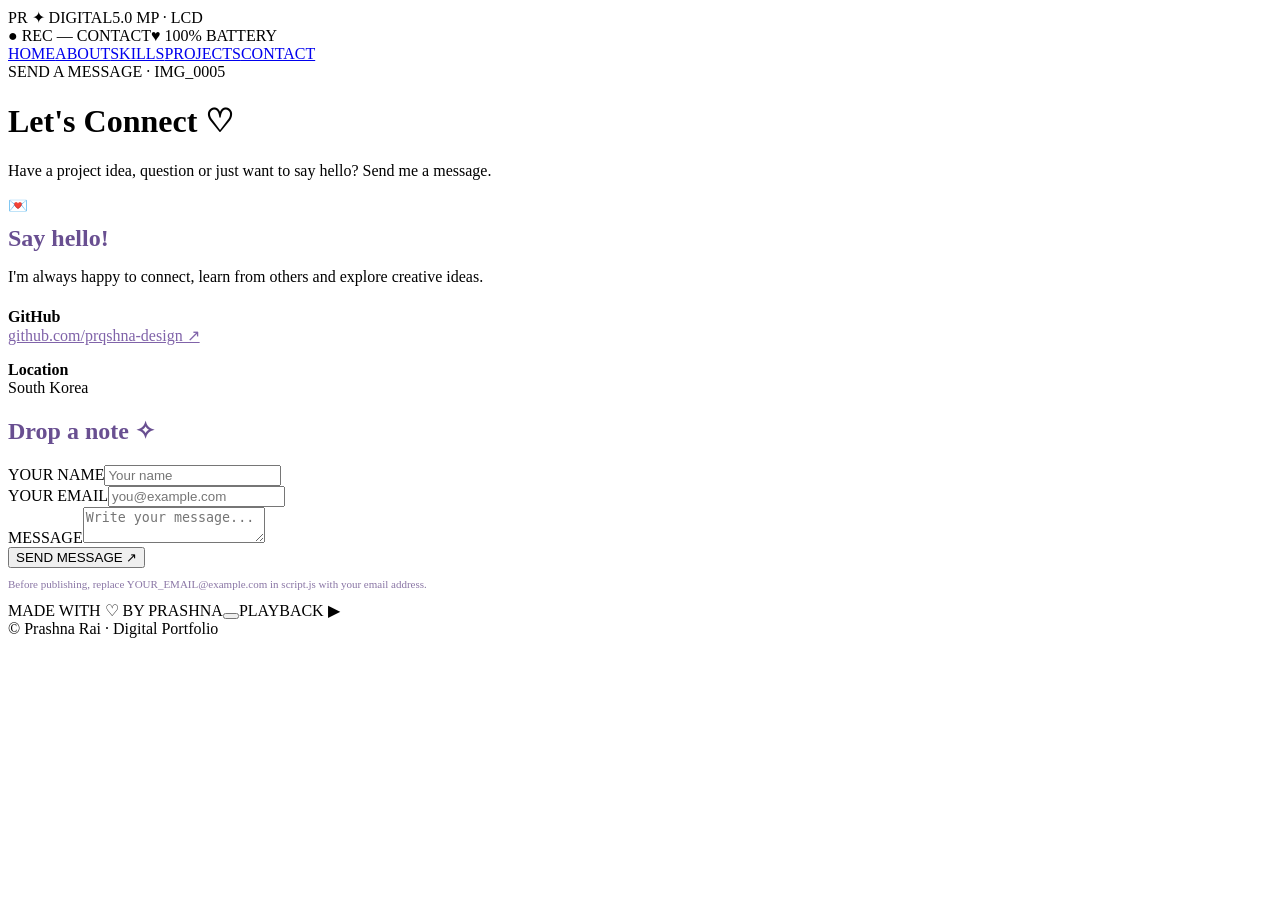
==== contact.html @ 1b651c72 "Add files via upload" ====
<!DOCTYPE html>
<html lang="en"><head><meta charset="UTF-8"><meta name="viewport" content="width=device-width, initial-scale=1.0">
<meta name="description" content="Prashna Rai's lavender digital camera portfolio"><title>Contact | Prashna Rai</title><link rel="stylesheet" href="style.css"></head>
<body><div class="camera-shell"><header class="camera-top"><span class="brand">PR ✦ DIGITAL</span><span>5.0 MP · LCD</span><span class="lens-dot"></span></header>
<main class="camera-screen"><div class="screen-bar"><span><span class="rec-dot">●</span> REC — CONTACT</span><span>♥ <span id="battery">100%</span> BATTERY</span></div>
<nav class="nav"><a class="" href="index.html">HOME</a><a class="" href="about.html">ABOUT</a><a class="" href="skills.html">SKILLS</a><a class="" href="projects.html">PROJECTS</a><a class="active" href="contact.html">CONTACT</a></nav>
<div class="page-wrap"><div class="section-head reveal"><span class="eyebrow">SEND A MESSAGE · IMG_0005</span><h1>Let's Connect ♡</h1><p>Have a project idea, question or just want to say hello? Send me a message.</p></div>
<div class="contact-layout"><article class="card reveal"><div class="icon">💌</div><h2 style="color:#694f91;margin:10px 0">Say hello!</h2><p class="intro">I'm always happy to connect, learn from others and explore creative ideas.</p><p style="margin-top:22px"><b>GitHub</b><br><a href="https://github.com/prqshna-design" target="_blank" rel="noopener" style="color:#8063a9">github.com/prqshna-design ↗</a></p><p style="margin-top:15px"><b>Location</b><br>South Korea</p></article>
<form class="card reveal" id="contact-form"><h2 style="color:#694f91">Drop a note ✧</h2><div class="field"><label for="name">YOUR NAME</label><input id="name" name="name" required placeholder="Your name"></div><div class="field"><label for="email">YOUR EMAIL</label><input id="email" name="email" type="email" required placeholder="you@example.com"></div><div class="field"><label for="message">MESSAGE</label><textarea id="message" name="message" required placeholder="Write your message..."></textarea></div><button class="btn" type="submit">SEND MESSAGE ↗</button><p style="font-size:11px;margin-top:10px;color:#8a76a5">Before publishing, replace YOUR_EMAIL@example.com in script.js with your email address.</p></form></div></div></main>
<div class="camera-bottom"><span>MADE WITH ♡ BY PRASHNA</span><button class="shutter" data-shutter aria-label="Take a camera snapshot"></button><span>PLAYBACK ▶</span></div>
<footer>© <span data-year></span> Prashna Rai · Digital Portfolio</footer></div><div class="flash"></div><script src="script.js"></script></body></html>
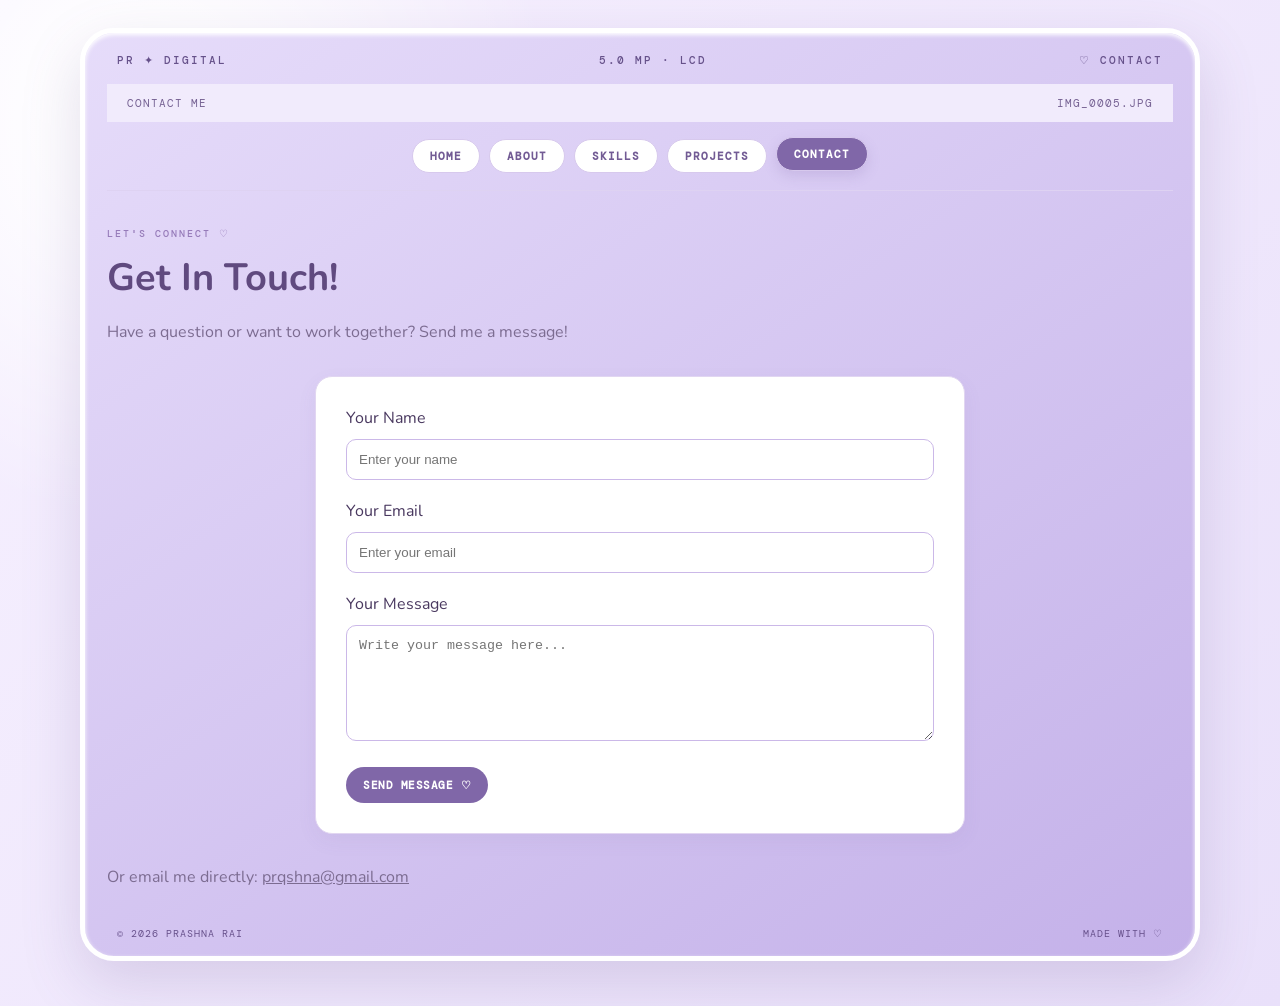
==== commit 7fea6048: "Revamp contact.html with new design and form Updated the contact page layout and form structure." ====
--- a/contact.html
+++ b/contact.html
@@ -1,11 +1,99 @@
+
 <!DOCTYPE html>
-<html lang="en"><head><meta charset="UTF-8"><meta name="viewport" content="width=device-width, initial-scale=1.0">
-<meta name="description" content="Prashna Rai's lavender digital camera portfolio"><title>Contact | Prashna Rai</title><link rel="stylesheet" href="style.css"></head>
-<body><div class="camera-shell"><header class="camera-top"><span class="brand">PR ✦ DIGITAL</span><span>5.0 MP · LCD</span><span class="lens-dot"></span></header>
-<main class="camera-screen"><div class="screen-bar"><span><span class="rec-dot">●</span> REC — CONTACT</span><span>♥ <span id="battery">100%</span> BATTERY</span></div>
-<nav class="nav"><a class="" href="index.html">HOME</a><a class="" href="about.html">ABOUT</a><a class="" href="skills.html">SKILLS</a><a class="" href="projects.html">PROJECTS</a><a class="active" href="contact.html">CONTACT</a></nav>
-<div class="page-wrap"><div class="section-head reveal"><span class="eyebrow">SEND A MESSAGE · IMG_0005</span><h1>Let's Connect ♡</h1><p>Have a project idea, question or just want to say hello? Send me a message.</p></div>
-<div class="contact-layout"><article class="card reveal"><div class="icon">💌</div><h2 style="color:#694f91;margin:10px 0">Say hello!</h2><p class="intro">I'm always happy to connect, learn from others and explore creative ideas.</p><p style="margin-top:22px"><b>GitHub</b><br><a href="https://github.com/prqshna-design" target="_blank" rel="noopener" style="color:#8063a9">github.com/prqshna-design ↗</a></p><p style="margin-top:15px"><b>Location</b><br>South Korea</p></article>
-<form class="card reveal" id="contact-form"><h2 style="color:#694f91">Drop a note ✧</h2><div class="field"><label for="name">YOUR NAME</label><input id="name" name="name" required placeholder="Your name"></div><div class="field"><label for="email">YOUR EMAIL</label><input id="email" name="email" type="email" required placeholder="you@example.com"></div><div class="field"><label for="message">MESSAGE</label><textarea id="message" name="message" required placeholder="Write your message..."></textarea></div><button class="btn" type="submit">SEND MESSAGE ↗</button><p style="font-size:11px;margin-top:10px;color:#8a76a5">Before publishing, replace YOUR_EMAIL@example.com in script.js with your email address.</p></form></div></div></main>
-<div class="camera-bottom"><span>MADE WITH ♡ BY PRASHNA</span><button class="shutter" data-shutter aria-label="Take a camera snapshot"></button><span>PLAYBACK ▶</span></div>
-<footer>© <span data-year></span> Prashna Rai · Digital Portfolio</footer></div><div class="flash"></div><script src="script.js"></script></body></html>+<html lang="en">
+<head>
+  <meta charset="UTF-8">
+  <meta name="viewport" content="width=device-width, initial-scale=1.0">
+  <title>Contact | Prashna Rai</title>
+  <link rel="stylesheet" href="style.css">
+</head>
+
+<body>
+  <main class="camera-shell">
+
+    <header class="camera-top">
+      <span>PR ✦ DIGITAL</span>
+      <span>5.0 MP · LCD</span>
+      <span>♡ CONTACT</span>
+    </header>
+
+    <div class="screen-bar">
+      <span>CONTACT ME</span>
+      <span>IMG_0005.JPG</span>
+    </div>
+
+    <nav class="nav">
+      <a href="index.html">HOME</a>
+      <a href="about.html">ABOUT</a>
+      <a href="skills.html">SKILLS</a>
+      <a href="projects.html">PROJECTS</a>
+      <a href="contact.html" class="active">CONTACT</a>
+    </nav>
+
+    <section class="page-content">
+
+      <div class="section-head">
+        <span class="eyebrow">LET'S CONNECT ♡</span>
+        <h1>Get In Touch!</h1>
+        <p>Have a question or want to work together? Send me a message!</p>
+      </div>
+
+      <div class="card" style="max-width:650px;margin:30px auto;padding:30px;">
+
+        <form action="https://formsubmit.co/prqshna@gmail.com" method="POST">
+
+          <input type="hidden" name="_subject" value="New message from Prashna's Portfolio">
+          <input type="hidden" name="_captcha" value="false">
+
+          <label for="name">Your Name</label>
+          <input
+            type="text"
+            id="name"
+            name="name"
+            placeholder="Enter your name"
+            required
+            style="width:100%;padding:12px;margin:10px 0 20px;border-radius:10px;border:1px solid #cbb8e8;"
+          >
+
+          <label for="email">Your Email</label>
+          <input
+            type="email"
+            id="email"
+            name="email"
+            placeholder="Enter your email"
+            required
+            style="width:100%;padding:12px;margin:10px 0 20px;border-radius:10px;border:1px solid #cbb8e8;"
+          >
+
+          <label for="message">Your Message</label>
+          <textarea
+            id="message"
+            name="message"
+            rows="6"
+            placeholder="Write your message here..."
+            required
+            style="width:100%;padding:12px;margin:10px 0 20px;border-radius:10px;border:1px solid #cbb8e8;resize:vertical;"
+          ></textarea>
+
+          <button type="submit" class="btn">SEND MESSAGE ♡</button>
+
+        </form>
+
+      </div>
+
+      <div class="section-head">
+        <p>Or email me directly: <a href="mailto:prqshna@gmail.com">prqshna@gmail.com</a></p>
+      </div>
+
+    </section>
+
+    <footer class="camera-bottom">
+      <span>© 2026 PRASHNA RAI</span>
+      <span>MADE WITH ♡</span>
+    </footer>
+
+  </main>
+
+  <script src="script.js"></script>
+</body>
+</html>
--- a/style.css
+++ b/style.css
@@ -0,0 +1,28 @@
+@import url('https://fonts.googleapis.com/css2?family=DM+Mono:wght@400;500&family=Nunito:wght@400;500;600;700;800;900&display=swap');
+:root{--lav:#c8b5ef;--lav2:#e9e0fb;--deep:#594477;--ink:#49385f;--muted:#806f98;--paper:#fff;--screen:#fbf9ff;--line:#ded2f2;--shadow:0 18px 45px #6b559022}
+*{box-sizing:border-box}html{scroll-behavior:smooth}body{margin:0;padding:28px 14px 45px;background:radial-gradient(circle at 12% 12%,#fff 0 5%,transparent 28%),linear-gradient(135deg,#f7f1ff,#e9e0fa);font-family:'Nunito',Arial,sans-serif;color:var(--ink)}a{color:inherit}.camera-shell{max-width:1120px;margin:auto;padding:18px 22px 14px;border:5px solid #fff;border-radius:34px;background:linear-gradient(145deg,#e6dcfa,#c4b1e9);box-shadow:0 22px 60px #6e579633,inset 0 2px 4px #fff}.camera-top{display:flex;align-items:center;justify-content:space-between;gap:14px;padding:2px 10px 17px;color:#66518a;font:500 11px 'DM Mono',monospace;letter-spacing:2px}.brand{font:900 17px 'Nunito',sans-serif;letter-spacing:2px}.lens-dot{width:17px;height:17px;border-radius:50%;background:radial-gradient(circle at 35% 30%,#e7ddff 0 10%,#79649d 35%,#44345f 72%);box-shadow:0 0 0 4px #ffffff8a,0 0 12px #705a9b}.camera-screen{background:var(--screen);border:8px solid #a994ca;border-radius:20px;min-height:580px;overflow:hidden;box-shadow:inset 0 0 20px #8065a51a}.screen-bar{display:flex;justify-content:space-between;gap:10px;padding:12px 20px;background:#f1ebfc;color:#766293;font:11px 'DM Mono',monospace;letter-spacing:1px}.rec-dot{color:#e56b87;animation:blink 1.3s infinite}.nav{display:flex;justify-content:center;flex-wrap:wrap;gap:9px;padding:17px 15px;border-bottom:1px solid var(--line)}.nav a{text-decoration:none;padding:9px 17px;border:1px solid #d7c9ed;border-radius:25px;background:#fff;color:#725b94;font:700 11px 'DM Mono',monospace;letter-spacing:1px;transition:.25s}.nav a:hover,.nav a.active{background:#8067a8;color:#fff;transform:translateY(-2px);box-shadow:0 5px 13px #8067a833}.page-wrap{padding:34px clamp(18px,5vw,58px) 48px}.hero{display:grid;grid-template-columns:1.2fr .8fr;align-items:center;gap:40px;padding:28px 2%}.hero h1{font-size:clamp(36px,6vw,64px);line-height:1.02;letter-spacing:-2px;margin:13px 0;color:#594477}.hero h3{color:#8066a8;font-size:19px;margin:12px 0}.hero p,.intro{line-height:1.85;color:#6f6083}.eyebrow{font:500 10px 'DM Mono',monospace;letter-spacing:2px;color:#967bb9}.photo-frame{max-width:300px;justify-self:center;padding:10px;background:white;border:2px solid #d7c8ed;border-radius:12px;box-shadow:var(--shadow);transform:rotate(2deg)}.photo-frame img{display:block;width:100%;aspect-ratio:4/5;object-fit:cover;border-radius:5px;background:#eee7fa}.photo-caption{text-align:center;padding:10px 2px 1px;color:#8a77a3;font:10px 'DM Mono',monospace;letter-spacing:1px}.hero-actions{display:flex;flex-wrap:wrap;gap:10px;margin-top:22px}.btn{display:inline-flex;align-items:center;justify-content:center;gap:7px;border:0;border-radius:24px;padding:11px 17px;background:#8067a8;color:#fff;text-decoration:none;font:700 11px 'DM Mono',monospace;letter-spacing:.5px;cursor:pointer;transition:.22s}.btn:hover{background:#60497f;transform:translateY(-2px);box-shadow:0 7px 16px #8067a844}.btn.secondary{background:#fff;color:#725b94;border:1px solid #d6c7eb}.section-head{margin:30px 0 20px}.section-head h1,.section-head h2{color:#604a7f;margin:9px 0;font-size:clamp(25px,4vw,38px)}.section-head p{max-width:700px;color:#7c6c91;line-height:1.7}.grid{display:grid;grid-template-columns:repeat(3,minmax(0,1fr));gap:18px}.card{background:#fff;border:1px solid #e1d6f1;border-radius:17px;padding:21px;box-shadow:0 7px 20px #735b9410;transition:transform .25s,box-shadow .25s;min-width:0}.card:hover{transform:translateY(-5px);box-shadow:0 14px 28px #735b9420}.card h3{margin:10px 0 8px;color:#654d87}.card p{font-size:13px;line-height:1.75;color:#796b8b}.icon{font-size:26px}.project-id{display:inline-block;color:#9a82bb;font:10px 'DM Mono',monospace;letter-spacing:1px}.tag{display:inline-block;margin:5px 5px 0 0;padding:6px 10px;border-radius:15px;background:#f0eafa;color:#765e98;font:10px 'DM Mono',monospace;text-decoration:none}.gallery-photo{display:grid;place-items:center;min-height:118px;margin:12px 0;background:linear-gradient(135deg,#f4effd,#e5dafa);border:1px dashed #cbb8e8;border-radius:12px;font-size:42px}.project-tools{display:flex;flex-wrap:wrap;gap:8px;margin:20px 0}.filter{border:1px solid #d7c8ec;border-radius:22px;background:#fff;color:#725b94;padding:9px 15px;font:700 10px 'DM Mono',monospace;cursor:pointer;transition:.2s}.filter:hover,.filter.active{background:#8067a8;color:#fff;border-color:#8067a8}.project-card{display:flex;flex-direction:column;align-items:flex-start}.project-card .btn{margin-top:12px}.project-card .tag{margin-top:12px}.project-card[hidden]{display:none!important}.timeline{border-left:2px solid #d8c8ee;margin:20px 0 10px 8px;padding-left:22px}.timeline-item{position:relative;margin:0 0 22px}.timeline-item:before{content:'';position:absolute;left:-29px;top:4px;width:11px;height:11px;border-radius:50%;background:#9278b8;border:3px solid #eee7fa}.skill{margin:17px 0}.skill-label{display:flex;justify-content:space-between;color:#75618f;font-size:12px;margin-bottom:7px}.bar{height:9px;background:#eee8f7;border-radius:20px;overflow:hidden}.bar span{display:block;width:0;height:100%;border-radius:20px;background:linear-gradient(90deg,#bca7e7,#8067a8);transition:width 1.2s ease}.contact-layout{display:grid;grid-template-columns:.8fr 1.2fr;gap:18px}.field{display:grid;gap:7px;margin:15px 0}.field label{font:10px 'DM Mono',monospace;color:#806b9b;letter-spacing:1px}.field input,.field textarea{width:100%;border:1px solid #ded2ef;border-radius:10px;padding:12px;background:#fcfaff;color:#49385f;font:14px 'Nunito',sans-serif;outline:none}.field input:focus,.field textarea:focus{border-color:#8b70b4;box-shadow:0 0 0 3px #cbb8e855}.field textarea{min-height:120px;resize:vertical}.camera-bottom{display:flex;align-items:center;justify-content:space-between;padding:16px 10px 2px;color:#68528c;font:10px 'DM Mono',monospace;letter-spacing:1px}.shutter{width:35px;height:35px;border:5px solid #fff;border-radius:50%;background:#8c75b5;box-shadow:0 0 0 3px #9c88bf;cursor:pointer}.shutter:active{transform:scale(.9)}footer{text-align:center;color:#806c9c;font:10px 'DM Mono',monospace;padding-top:14px}.flash{position:fixed;inset:0;background:#fff;pointer-events:none;opacity:0;z-index:10}.flash.fire{animation:flash .45s ease-out}.reveal{opacity:0;transform:translateY(16px);transition:opacity .65s ease,transform .65s ease}.reveal.visible{opacity:1;transform:translateY(0)}.toast{position:fixed;left:50%;bottom:25px;transform:translate(-50%,20px);background:#594477;color:white;padding:12px 18px;border-radius:24px;font:12px 'DM Mono',monospace;opacity:0;pointer-events:none;transition:.25s;z-index:20;box-shadow:0 8px 25px #44345f44}.toast.show{opacity:1;transform:translate(-50%,0)}
+@keyframes blink{50%{opacity:.25}}@keyframes flash{0%{opacity:0}15%{opacity:.9}100%{opacity:0}}
+@media(max-width:760px){body{padding:12px 7px 25px}.camera-shell{padding:12px 10px;border-width:3px;border-radius:22px}.camera-screen{border-width:5px}.hero{grid-template-columns:1fr;text-align:center;gap:22px}.hero-actions{justify-content:center}.photo-frame{max-width:230px}.grid{grid-template-columns:repeat(2,minmax(0,1fr))}.contact-layout{grid-template-columns:1fr}.page-wrap{padding:24px 15px 35px}}
+@media(max-width:480px){.grid{grid-template-columns:1fr}.screen-bar{font-size:9px;padding:10px}.nav{gap:6px;padding:12px 7px}.nav a{padding:8px 10px;font-size:9px}.camera-top{font-size:9px}.brand{font-size:14px}.camera-bottom{font-size:8px}.hero h1{font-size:42px}}
+@media(prefers-reduced-motion:reduce){*,*:before,*:after{scroll-behavior:auto!important;animation-duration:.01ms!important;transition-duration:.01ms!important}.reveal{opacity:1;transform:none}}
+
+/* Homepage portrait scene: replace the placeholder with your photo whenever you are ready. */
+.portrait-scene{position:relative;width:min(100%,370px);min-height:350px;justify-self:center;display:grid;place-items:center;padding:24px 30px 38px;isolation:isolate}
+.portrait-frame{position:relative;z-index:2;width:min(100%,250px);max-width:250px;padding:11px 11px 14px;transform:rotate(2deg);border:1px solid #e4d8f3;box-shadow:0 18px 36px #65508025,0 3px 8px #65508012;transition:transform .35s ease,box-shadow .35s ease}
+.portrait-frame:hover{transform:rotate(0deg) translateY(-5px);box-shadow:0 23px 42px #65508030}
+.portrait-photo-placeholder{position:relative;display:flex;min-height:265px;aspect-ratio:4/5;flex-direction:column;align-items:center;justify-content:center;gap:11px;overflow:hidden;border:2px dashed #c8b5e7;border-radius:5px;background:radial-gradient(circle at 20% 20%,#fff 0 8%,transparent 9%),linear-gradient(145deg,#f7f1ff,#e8def8 58%,#f4eafa);color:#8067a8;text-align:center}
+.portrait-photo-placeholder:before,.portrait-photo-placeholder:after{position:absolute;content:'✧';color:#b39bd8;font-size:22px;opacity:.8}
+.portrait-photo-placeholder:before{top:17px;left:19px}.portrait-photo-placeholder:after{right:20px;bottom:17px}
+.placeholder-camera{font-size:49px;filter:drop-shadow(0 4px 5px #8067a822)}
+.portrait-photo-placeholder strong{font:700 11px 'DM Mono',monospace;letter-spacing:2px}
+.portrait-photo-placeholder small{font-size:11px;color:#9b87b4}
+.portrait-frame .photo-caption{font-size:9px;letter-spacing:1.2px;padding-top:12px}
+.teddy{position:absolute;z-index:3;font-size:58px;line-height:1;filter:drop-shadow(0 6px 5px #60497f20);animation:teddy-float 3.8s ease-in-out infinite}
+.teddy-left{left:0;bottom:51px;transform:rotate(-12deg)}.teddy-right{right:0;top:45px;font-size:53px;transform:rotate(11deg);animation-delay:1s}
+.portrait-sparkle,.tiny-heart{position:absolute;z-index:1;color:#a88bcf;text-shadow:0 3px 8px #a88bcf33}
+.sparkle-one{top:17px;left:54px;font-size:27px}.sparkle-two{right:45px;bottom:68px;font-size:25px;color:#d18eaf}
+.tiny-heart{font-size:17px;color:#d89bb9}.heart-one{top:68px;left:24px;transform:rotate(-15deg)}.heart-two{right:27px;bottom:105px;transform:rotate(15deg)}
+.portrait-note{position:absolute;bottom:8px;left:50%;width:100%;transform:translateX(-50%);color:#927bad;text-align:center;font:10px 'DM Mono',monospace;letter-spacing:1.2px}
+@keyframes teddy-float{0%,100%{translate:0 0}50%{translate:0 -7px}}
+@media(max-width:760px){.portrait-scene{min-height:330px;width:min(100%,330px)}.portrait-frame{max-width:225px}.portrait-photo-placeholder{min-height:235px}}
+@media(prefers-reduced-motion:reduce){.teddy{animation:none}}
